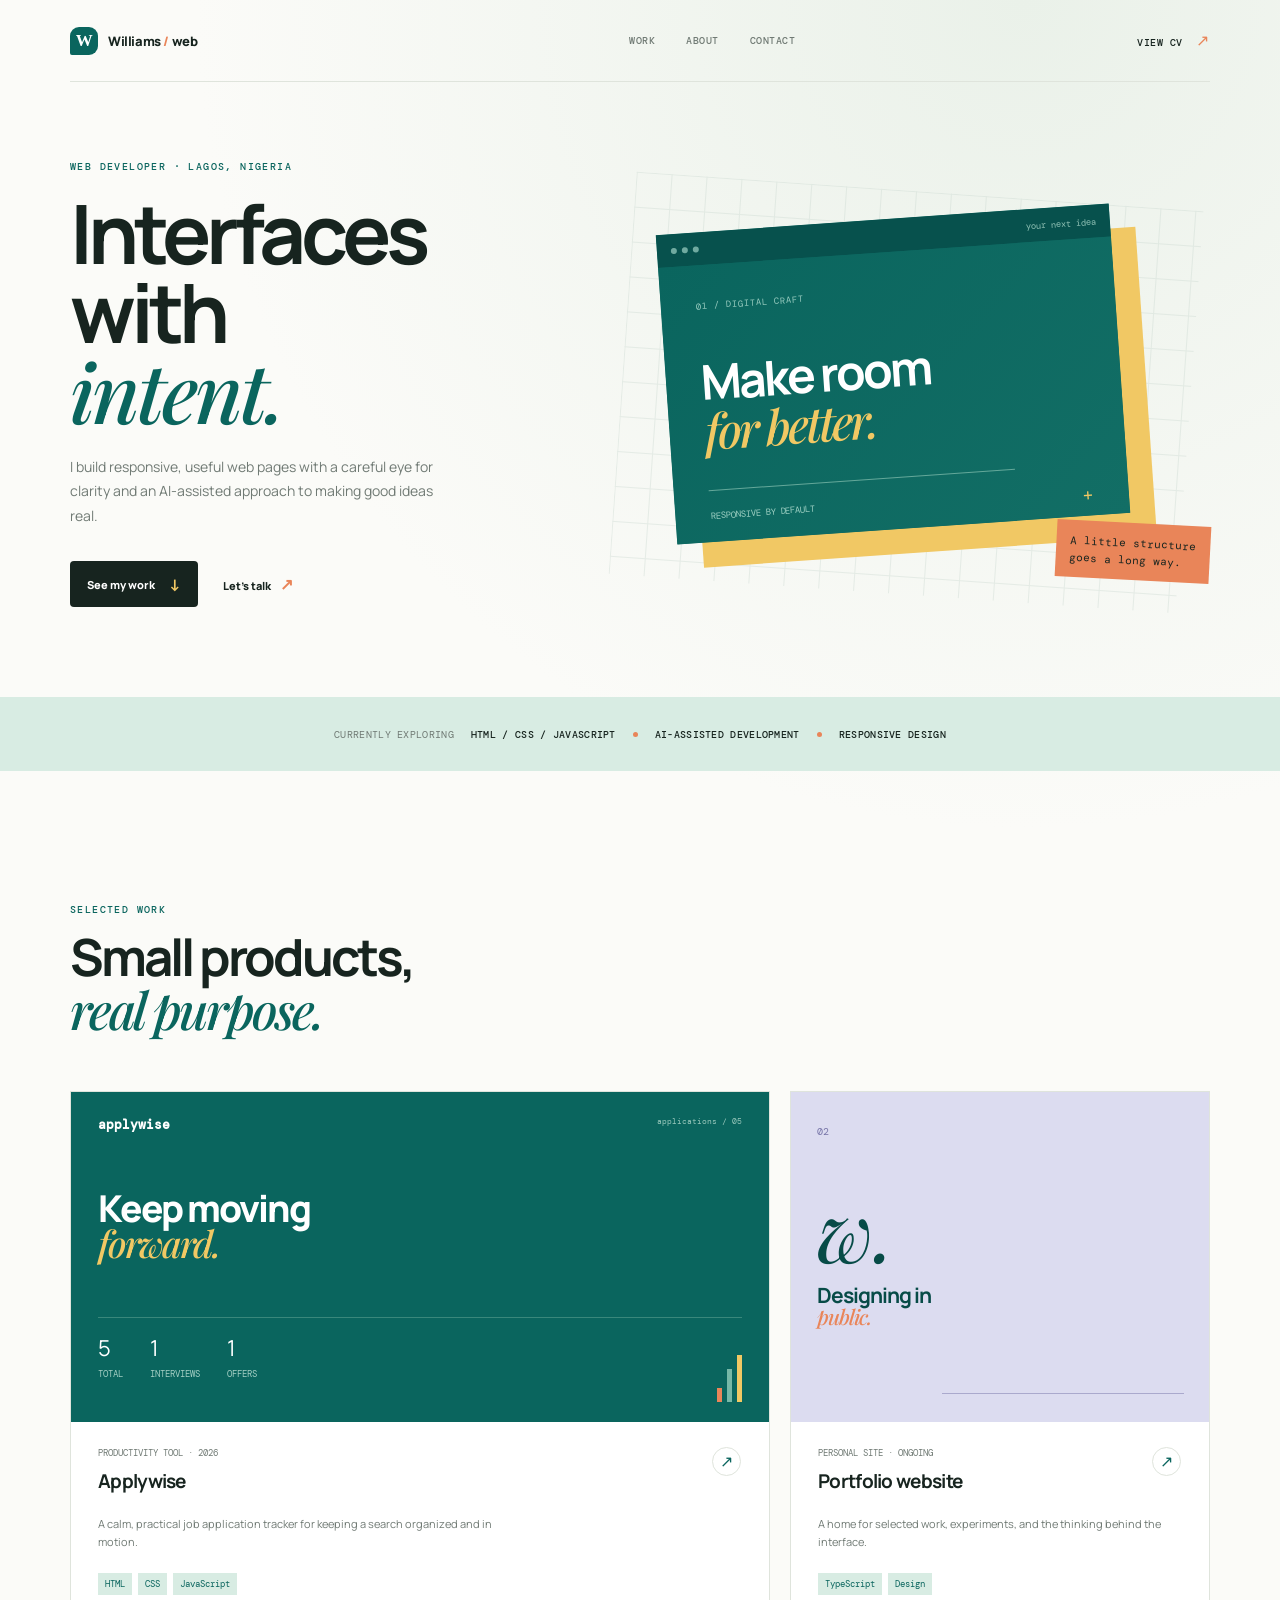
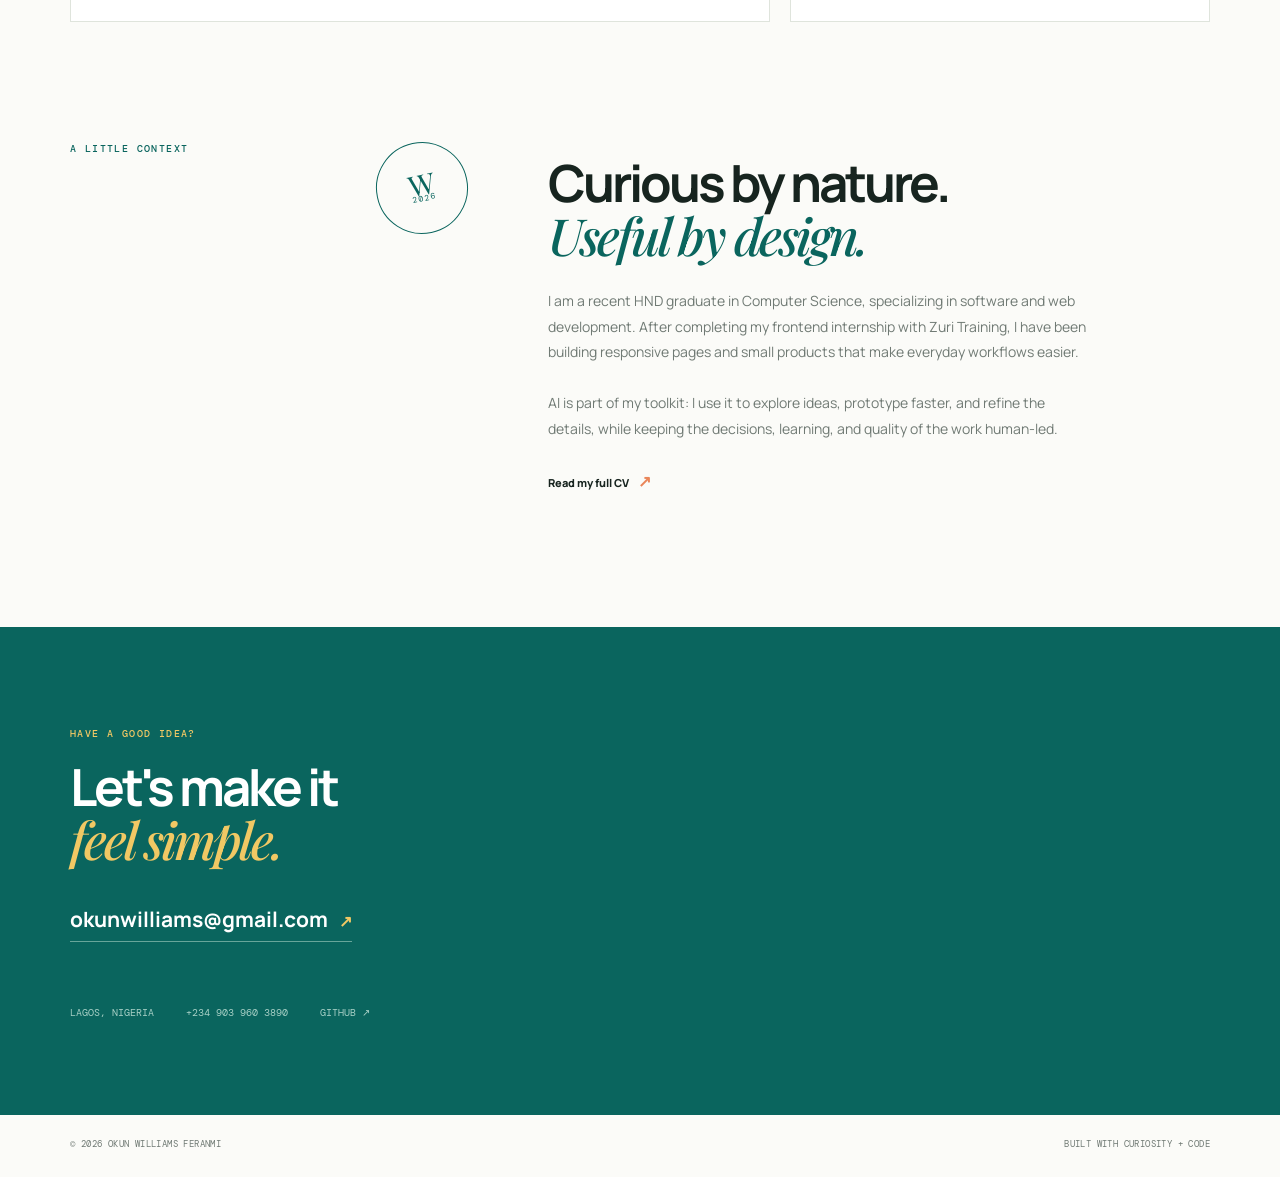
==== Okun-Williams-Portfolio/index.html @ 39e16864 "Create responsive portfolio and updated CV" ====
<!doctype html>
<html lang="en">
<head>
  <meta charset="UTF-8">
  <meta name="viewport" content="width=device-width, initial-scale=1.0">
  <meta name="description" content="Okun Williams Feranmi is a web developer building responsive pages with AI-assisted workflows.">
  <title>Williams Okun | Web Developer</title>
  <link rel="preconnect" href="https://fonts.googleapis.com">
  <link rel="preconnect" href="https://fonts.gstatic.com" crossorigin>
  <link href="https://fonts.googleapis.com/css2?family=DM+Mono:wght@400;500&family=Manrope:wght@400;500;600;700;800&family=Playfair+Display:ital,wght@0,500;1,500&display=swap" rel="stylesheet">
  <link rel="stylesheet" href="styles.css">
  <script src="script.js" defer></script>
</head>
<body>
  <div class="page-shell">
    <nav class="site-nav" aria-label="Main navigation">
      <a class="wordmark" href="#home"><span class="wordmark-mark">W</span><span>Williams <i>/</i> web</span></a>
      <div class="nav-links"><a href="#work">Work</a><a href="#about">About</a><a href="#contact">Contact</a></div>
      <a class="nav-cv" href="cv.html">View CV <span>↗</span></a>
    </nav>

    <main>
      <section class="hero" id="home">
        <div class="hero-copy reveal">
          <p class="kicker">Web developer · Lagos, Nigeria</p>
          <h1>Interfaces with<br><em>intent.</em></h1>
          <p class="hero-summary">I build responsive, useful web pages with a careful eye for clarity and an AI-assisted approach to making good ideas real.</p>
          <div class="hero-actions"><a class="button button-dark" href="#work">See my work <span>↓</span></a><a class="text-link" href="mailto:okunwilliams@gmail.com">Let's talk <span>↗</span></a></div>
        </div>
        <div class="hero-art reveal reveal-delay" aria-label="Abstract preview of a responsive interface">
          <div class="art-grid"></div>
          <div class="browser-card">
            <div class="browser-bar"><span></span><span></span><span></span><small>your next idea</small></div>
            <div class="browser-content"><p class="art-label">01 / digital craft</p><strong>Make room<br><i>for better.</i></strong><div class="art-line"></div><div class="art-footer"><span>responsive by default</span><b>+</b></div></div>
          </div>
          <div class="art-caption">A little structure<br>goes a long way.</div>
        </div>
      </section>

      <section class="signal-strip reveal"><span>Currently exploring</span><strong>HTML / CSS / JavaScript</strong><span class="signal-dot"></span><strong>AI-assisted development</strong><span class="signal-dot"></span><strong>Responsive design</strong></section>

      <section class="work-section section-wrap" id="work">
        <div class="section-intro reveal"><p class="kicker">Selected work</p><h2>Small products,<br><em>real purpose.</em></h2></div>
        <div class="project-grid">
          <article class="project-card project-feature reveal"><div class="project-visual applywise-visual"><div class="mini-top"><span>applywise</span><small>applications / 05</small></div><div class="mini-title">Keep moving<br><i>forward.</i></div><div class="mini-stats"><span><b>5</b> total</span><span><b>1</b> interviews</span><span><b>1</b> offers</span></div><div class="mini-table"><span></span><span></span><span></span></div></div><div class="project-info"><div><p class="project-type">Productivity tool · 2026</p><h3>Applywise</h3></div><a href="../Applywise/index.html" target="_blank" rel="noreferrer" aria-label="Open Applywise project">↗</a><p>A calm, practical job application tracker for keeping a search organized and in motion.</p><div class="tag-row"><span>HTML</span><span>CSS</span><span>JavaScript</span></div></div></article>
          <article class="project-card reveal reveal-delay"><div class="project-visual portfolio-visual"><span class="visual-number">02</span><div class="portfolio-mark">w.</div><p>Designing in<br><em>public.</em></p><div class="visual-rule"></div></div><div class="project-info"><div><p class="project-type">Personal site · Ongoing</p><h3>Portfolio website</h3></div><a href="https://real-williandro.vercel.app/" target="_blank" rel="noreferrer" aria-label="Open portfolio website">↗</a><p>A home for selected work, experiments, and the thinking behind the interface.</p><div class="tag-row"><span>TypeScript</span><span>Design</span></div></div></article>
        </div>
      </section>

      <section class="about-section section-wrap" id="about"><div class="about-label reveal"><p class="kicker">A little context</p><div class="about-seal">W<br><span>2026</span></div></div><div class="about-copy reveal"><h2>Curious by nature.<br><em>Useful by design.</em></h2><p>I am a recent HND graduate in Computer Science, specializing in software and web development. After completing my frontend internship with Zuri Training, I have been building responsive pages and small products that make everyday workflows easier.</p><p>AI is part of my toolkit: I use it to explore ideas, prototype faster, and refine the details, while keeping the decisions, learning, and quality of the work human-led.</p><a class="text-link" href="cv.html">Read my full CV <span>↗</span></a></div></section>

      <section class="contact-section" id="contact"><div class="section-wrap contact-inner reveal"><p class="kicker">Have a good idea?</p><h2>Let's make it<br><em>feel simple.</em></h2><a class="contact-email" href="mailto:okunwilliams@gmail.com">okunwilliams@gmail.com <span>↗</span></a><div class="contact-details"><span>Lagos, Nigeria</span><span>+234 903 960 3890</span><span><a href="https://github.com/RealWilliandro" target="_blank" rel="noreferrer">GitHub ↗</a></span></div></div></section>
    </main>
    <footer class="site-footer section-wrap"><span>© 2026 Okun Williams Feranmi</span><span>Built with curiosity + code</span></footer>
  </div>
</body>
</html>
---- Okun-Williams-Portfolio/styles.css ----
:root { --ink: #17241f; --muted: #707a74; --cream: #f4f3ed; --paper: #fbfbf8; --line: #dfe4dc; --teal: #0a655e; --teal-dark: #074b47; --mint: #d8ece3; --orange: #e98559; --yellow: #f1c864; --lavender: #dcdcf0; }
* { box-sizing: border-box; } html { scroll-behavior: smooth; } body { margin: 0; color: var(--ink); background: var(--paper); font-family: "Manrope", sans-serif; } a { color: inherit; } .page-shell { overflow: hidden; background: radial-gradient(circle at 80% 0, #eaf1e9 0, transparent 28%), var(--paper); }.section-wrap, .site-nav { width: min(1140px, calc(100% - 96px)); margin: auto; }.site-nav { height: 82px; display: flex; align-items: center; justify-content: space-between; border-bottom: 1px solid var(--line); }.wordmark { display: flex; align-items: center; gap: 10px; text-decoration: none; font-size: 13px; font-weight: 800; letter-spacing: -.4px; }.wordmark-mark { display: grid; width: 28px; height: 28px; place-items: center; color: white; background: var(--teal); border-radius: 9px 9px 9px 2px; font-family: Georgia, serif; font-size: 17px; }.wordmark i { color: var(--orange); font-style: normal; }.nav-links { display: flex; gap: 31px; margin-left: 90px; }.nav-links a, .nav-cv { color: var(--muted); text-decoration: none; font: 500 10px "DM Mono", monospace; text-transform: uppercase; letter-spacing: .5px; }.nav-links a:hover, .nav-cv:hover { color: var(--teal); }.nav-cv { color: var(--ink); }.nav-cv span, .text-link span, .contact-email span { color: var(--orange); font-size: 16px; margin-left: 7px; }.hero { width: min(1140px, calc(100% - 96px)); min-height: 600px; margin: auto; display: grid; grid-template-columns: .9fr 1.1fr; align-items: center; gap: 40px; padding: 78px 0 90px; }.kicker { margin: 0; color: var(--teal); font: 500 10px "DM Mono", monospace; letter-spacing: 1.4px; text-transform: uppercase; }.hero h1 { margin: 21px 0 22px; font-size: clamp(52px, 6.4vw, 82px); line-height: .96; letter-spacing: -5px; }.hero h1 em, h2 em { color: var(--teal); font-family: "Playfair Display", Georgia, serif; font-weight: 500; letter-spacing: -3px; }.hero-summary { max-width: 370px; margin: 0; color: var(--muted); font-size: 14px; line-height: 1.75; }.hero-actions { display: flex; align-items: center; gap: 25px; margin-top: 33px; }.button { display: inline-flex; align-items: center; gap: 14px; min-height: 46px; padding: 0 17px; border-radius: 4px; text-decoration: none; font-size: 11px; font-weight: 800; }.button-dark { color: white; background: var(--ink); }.button-dark:hover { background: var(--teal); }.button span { color: var(--yellow); font-size: 16px; }.text-link { color: var(--ink); font-size: 11px; font-weight: 800; text-decoration: none; }.text-link:hover { color: var(--teal); }.hero-art { position: relative; min-height: 420px; }.art-grid { position: absolute; inset: 17px 20px 0 17px; opacity: .4; background-image: linear-gradient(#cbd9d1 1px, transparent 1px), linear-gradient(90deg, #cbd9d1 1px, transparent 1px); background-size: 35px 35px; transform: rotate(4deg); }.browser-card { position: absolute; top: 45px; left: 10%; width: 75%; height: 310px; overflow: hidden; background: var(--teal); box-shadow: 25px 25px 0 var(--yellow); transform: rotate(-4deg); }.browser-bar { height: 33px; display: flex; align-items: center; gap: 5px; padding: 0 14px; background: #07514d; }.browser-bar > span { width: 6px; height: 6px; background: #70aaa0; border-radius: 50%; }.browser-bar small { margin-left: auto; color: #8fc0b4; font: 9px "DM Mono", monospace; }.browser-content { height: calc(100% - 33px); padding: 35px; color: white; background: linear-gradient(135deg, #0a655e, #126e65); }.art-label { margin: 0 0 46px; color: #96cabe; font: 9px "DM Mono", monospace; letter-spacing: 1px; text-transform: uppercase; }.browser-content strong { display: block; font-size: clamp(27px, 4vw, 48px); line-height: 1; letter-spacing: -3px; }.browser-content strong i { color: var(--yellow); font-family: "Playfair Display", Georgia, serif; font-weight: 500; }.art-line { width: 80%; height: 1px; margin-top: 34px; background: #64a89a; }.art-footer { display: flex; justify-content: space-between; margin-top: 19px; color: #9ed0c3; font: 9px "DM Mono", monospace; text-transform: uppercase; }.art-footer b { color: var(--yellow); font-size: 18px; font-weight: 400; }.art-caption { position: absolute; right: 0; bottom: 14px; padding: 12px 14px; color: var(--ink); background: var(--orange); font: 11px "DM Mono", monospace; line-height: 1.5; transform: rotate(3deg); }.signal-strip { display: flex; align-items: center; justify-content: center; flex-wrap: wrap; gap: 17px; min-height: 74px; padding: 15px 20px; color: var(--muted); background: var(--mint); font: 10px "DM Mono", monospace; text-transform: uppercase; letter-spacing: .3px; }.signal-strip strong { color: var(--ink); font-weight: 500; }.signal-dot { width: 5px; height: 5px; background: var(--orange); border-radius: 50%; }.work-section { padding: 132px 0 120px; }.section-intro h2, .about-copy h2, .contact-inner h2 { margin: 14px 0 0; font-size: clamp(34px, 4vw, 52px); line-height: 1.03; letter-spacing: -3px; }.project-grid { display: grid; grid-template-columns: 1.25fr .75fr; gap: 20px; margin-top: 54px; }.project-card { border: 1px solid var(--line); background: white; }.project-visual { position: relative; height: 330px; overflow: hidden; }.applywise-visual { padding: 24px 27px; color: white; background: var(--teal); }.mini-top { display: flex; justify-content: space-between; color: #9bc9bd; font: 10px "DM Mono", monospace; }.mini-top span { color: white; font-size: 13px; font-weight: 800; }.mini-title { margin-top: 58px; font-size: 37px; font-weight: 800; line-height: .94; letter-spacing: -2px; }.mini-title i { color: var(--yellow); font-family: "Playfair Display", Georgia, serif; font-weight: 500; }.mini-stats { display: flex; gap: 27px; margin-top: 56px; padding-top: 15px; border-top: 1px solid #39877b; color: #a4cfc4; font: 9px "DM Mono", monospace; text-transform: uppercase; }.mini-stats b { display: block; margin-bottom: 5px; color: white; font: 22px "Manrope", sans-serif; }.mini-table { position: absolute; right: 27px; bottom: 20px; display: flex; align-items: end; gap: 5px; height: 47px; }.mini-table span { width: 5px; height: 30%; background: var(--orange); }.mini-table span:nth-child(2) { height: 70%; background: #77b8a7; }.mini-table span:nth-child(3) { height: 100%; background: var(--yellow); }.portfolio-visual { padding: 26px; background: var(--lavender); }.visual-number { color: #7775a8; font: 10px "DM Mono", monospace; }.portfolio-mark { margin-top: 47px; color: var(--teal-dark); font: italic 83px "Playfair Display", Georgia, serif; line-height: 1; }.portfolio-visual p { margin: 15px 0 0; color: var(--teal-dark); font-size: 21px; font-weight: 700; line-height: 1; letter-spacing: -1px; }.portfolio-visual p em { color: var(--orange); font-family: "Playfair Display", Georgia, serif; font-weight: 500; }.visual-rule { position: absolute; right: 25px; bottom: 28px; width: 58%; height: 1px; background: #aaa9cd; }.project-info { position: relative; display: grid; grid-template-columns: 1fr 30px; gap: 8px; padding: 25px 27px 26px; }.project-type { margin: 0 0 9px; color: var(--muted); font: 9px "DM Mono", monospace; text-transform: uppercase; }.project-info h3 { margin: 0; font-size: 19px; letter-spacing: -.7px; }.project-info > a { display: grid; width: 29px; height: 29px; place-items: center; color: var(--teal); border: 1px solid var(--line); border-radius: 50%; text-decoration: none; }.project-info > p:not(.project-type) { grid-column: 1 / -1; max-width: 420px; margin: 13px 0 0; color: var(--muted); font-size: 11px; line-height: 1.65; }.tag-row { display: flex; gap: 6px; grid-column: 1 / -1; margin-top: 14px; }.tag-row span { padding: 5px 7px; color: var(--teal); background: var(--mint); font: 9px "DM Mono", monospace; }.about-section { display: grid; grid-template-columns: .75fr 1.25fr; gap: 80px; padding: 0 0 135px; }.about-label { display: flex; justify-content: space-between; align-items: start; }.about-seal { width: 92px; height: 92px; display: grid; place-content: center; color: var(--teal); border: 1px solid var(--teal); border-radius: 50%; font: 29px "Playfair Display", Georgia, serif; line-height: .72; text-align: center; transform: rotate(-12deg); }.about-seal span { font: 8px "DM Mono", monospace; letter-spacing: 1px; }.about-copy { max-width: 610px; }.about-copy p { max-width: 540px; margin: 25px 0 0; color: var(--muted); font-size: 14px; line-height: 1.85; }.about-copy .text-link { display: inline-block; margin-top: 28px; }.contact-section { padding: 100px 0 96px; color: white; background: var(--teal); }.contact-inner { position: relative; }.contact-inner .kicker { color: var(--yellow); }.contact-inner h2 { margin-top: 20px; }.contact-inner h2 em { color: var(--yellow); }.contact-email { display: inline-block; margin-top: 38px; color: white; font-size: 21px; font-weight: 700; text-decoration: none; border-bottom: 1px solid #68a59a; padding-bottom: 8px; }.contact-email span { color: var(--yellow); }.contact-details { display: flex; gap: 32px; margin-top: 64px; color: #a8d0c6; font: 10px "DM Mono", monospace; text-transform: uppercase; }.contact-details a { color: #a8d0c6; text-decoration: none; }.site-footer { display: flex; justify-content: space-between; padding-top: 23px; padding-bottom: 27px; color: var(--muted); font: 9px "DM Mono", monospace; text-transform: uppercase; letter-spacing: .4px; }.reveal { opacity: 0; transform: translateY(17px); transition: opacity .65s ease, transform .65s ease; }.reveal.visible { opacity: 1; transform: translateY(0); }.reveal-delay { transition-delay: .15s; }
@media (max-width: 760px) { .section-wrap, .site-nav, .hero { width: min(100% - 36px, 600px); }.site-nav { height: 70px; }.nav-links { gap: 14px; margin-left: 0; }.nav-cv { display: none; }.hero { display: block; padding: 65px 0 75px; }.hero h1 { font-size: 59px; }.hero-art { min-height: 350px; margin-top: 52px; }.browser-card { left: 4%; width: 84%; height: 265px; }.browser-content { padding: 26px; }.art-label { margin-bottom: 38px; }.browser-content strong { font-size: 38px; }.signal-strip { justify-content: flex-start; gap: 11px; padding-left: 18px; }.signal-dot { display: none; }.work-section { padding: 90px 0 85px; }.project-grid { grid-template-columns: 1fr; margin-top: 35px; }.project-visual { height: 280px; }.about-section { display: block; padding-bottom: 95px; }.about-label { margin-bottom: 39px; }.about-copy p { font-size: 13px; }.contact-section { padding: 76px 0 70px; }.contact-details { flex-wrap: wrap; gap: 14px 23px; margin-top: 45px; }.site-footer span:last-child { display: none; } }
@media (prefers-reduced-motion: reduce) { html { scroll-behavior: auto; }.reveal { opacity: 1; transform: none; transition: none; } }
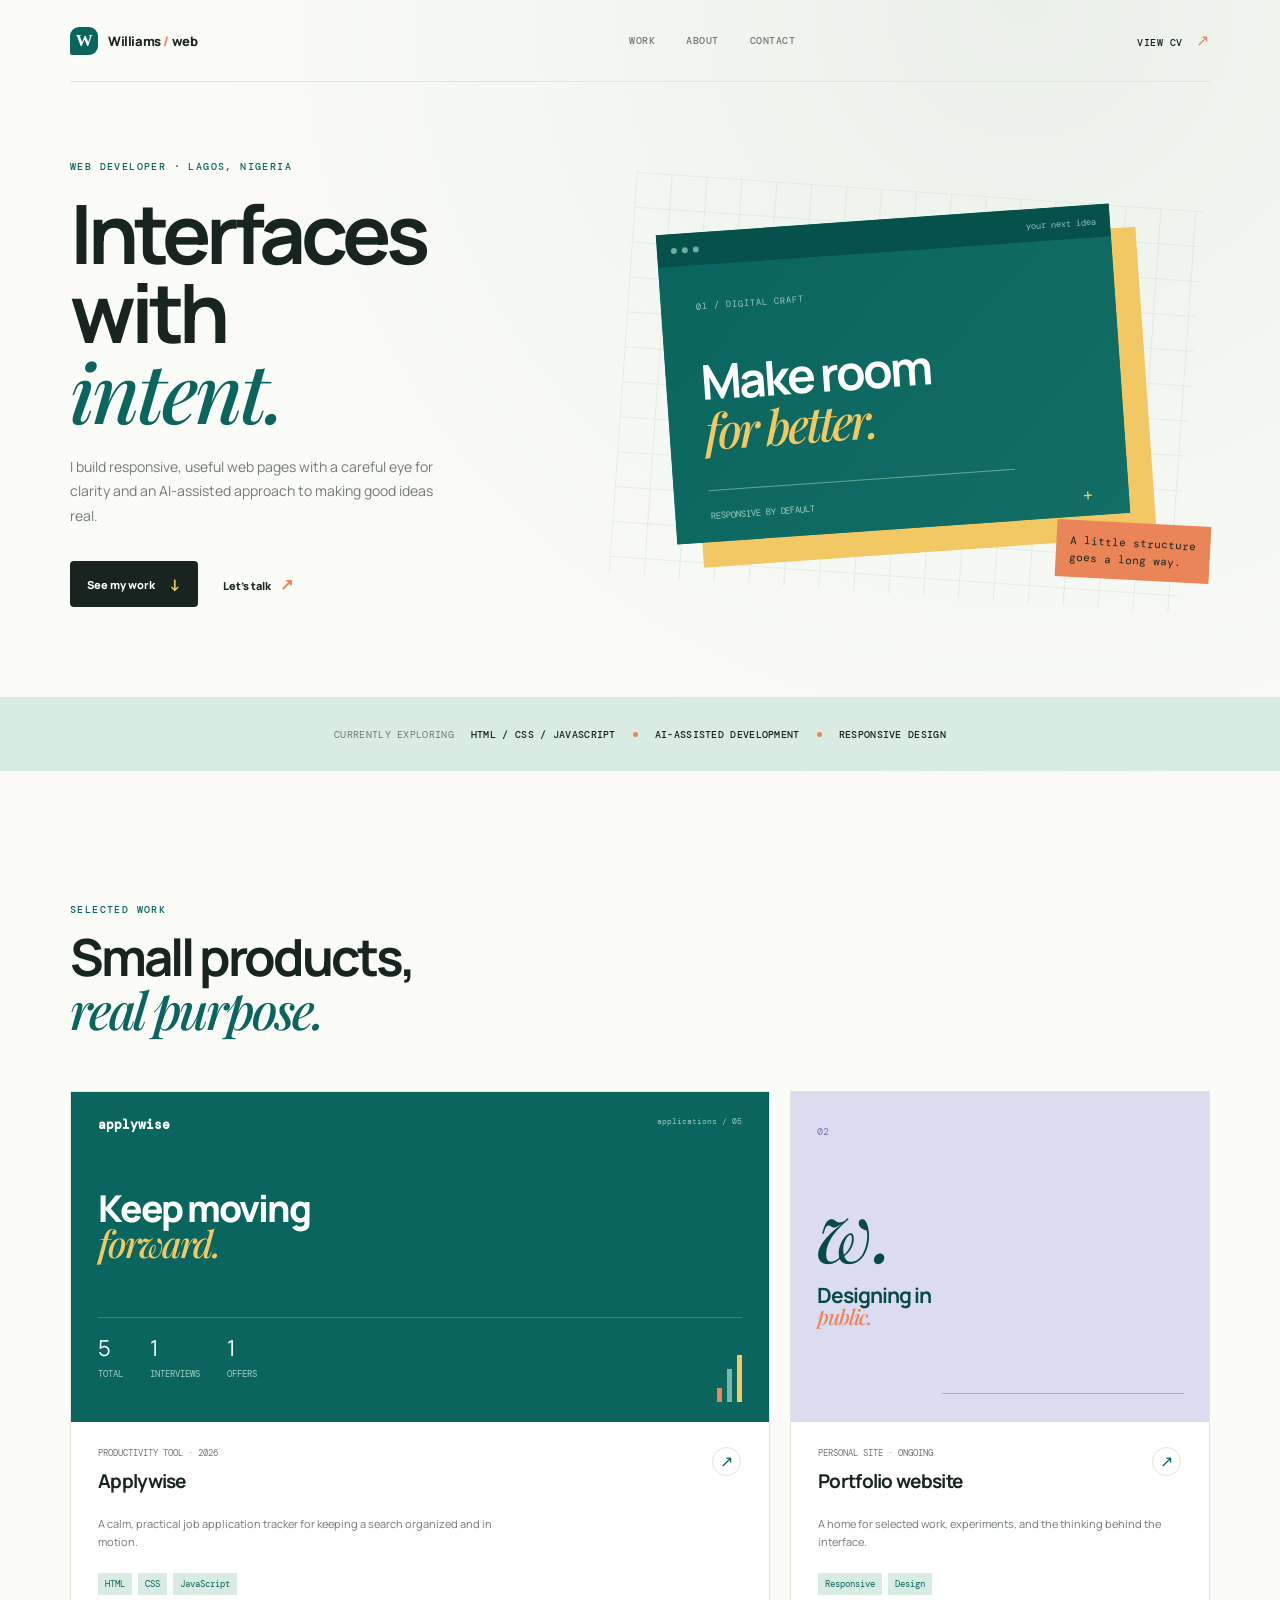
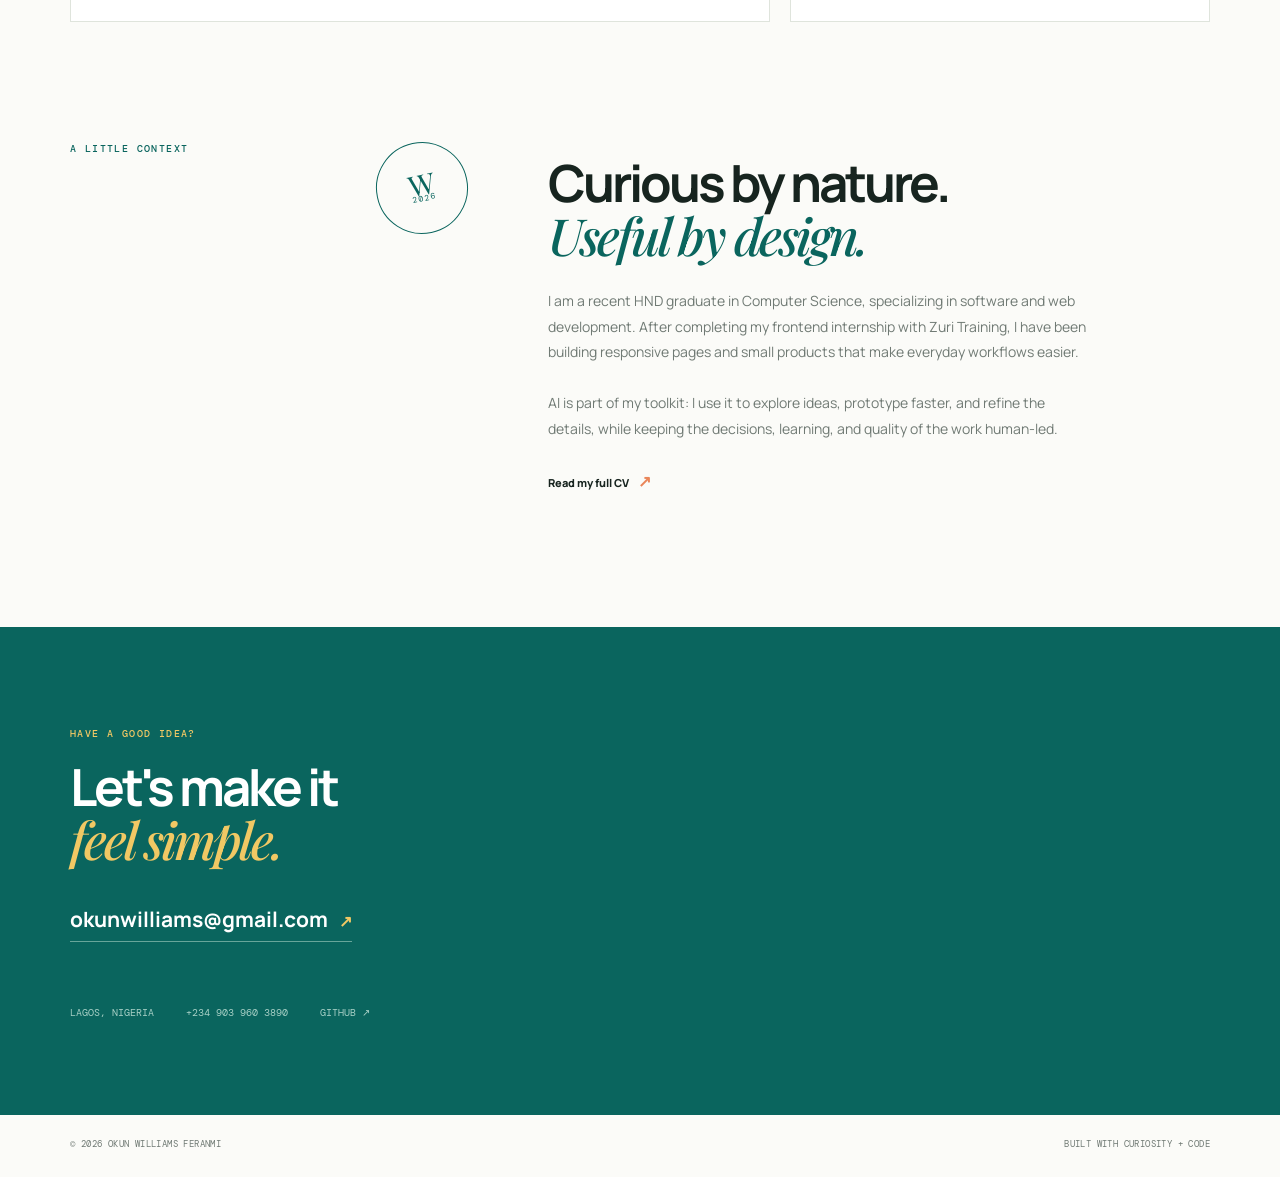
==== commit f022742e: "Align portfolio skills with CV" ====
--- a/Okun-Williams-Portfolio/index.html
+++ b/Okun-Williams-Portfolio/index.html
@@ -43,7 +43,7 @@
         <div class="section-intro reveal"><p class="kicker">Selected work</p><h2>Small products,<br><em>real purpose.</em></h2></div>
         <div class="project-grid">
           <article class="project-card project-feature reveal"><div class="project-visual applywise-visual"><div class="mini-top"><span>applywise</span><small>applications / 05</small></div><div class="mini-title">Keep moving<br><i>forward.</i></div><div class="mini-stats"><span><b>5</b> total</span><span><b>1</b> interviews</span><span><b>1</b> offers</span></div><div class="mini-table"><span></span><span></span><span></span></div></div><div class="project-info"><div><p class="project-type">Productivity tool · 2026</p><h3>Applywise</h3></div><a href="../Applywise/index.html" target="_blank" rel="noreferrer" aria-label="Open Applywise project">↗</a><p>A calm, practical job application tracker for keeping a search organized and in motion.</p><div class="tag-row"><span>HTML</span><span>CSS</span><span>JavaScript</span></div></div></article>
-          <article class="project-card reveal reveal-delay"><div class="project-visual portfolio-visual"><span class="visual-number">02</span><div class="portfolio-mark">w.</div><p>Designing in<br><em>public.</em></p><div class="visual-rule"></div></div><div class="project-info"><div><p class="project-type">Personal site · Ongoing</p><h3>Portfolio website</h3></div><a href="https://real-williandro.vercel.app/" target="_blank" rel="noreferrer" aria-label="Open portfolio website">↗</a><p>A home for selected work, experiments, and the thinking behind the interface.</p><div class="tag-row"><span>TypeScript</span><span>Design</span></div></div></article>
+          <article class="project-card reveal reveal-delay"><div class="project-visual portfolio-visual"><span class="visual-number">02</span><div class="portfolio-mark">w.</div><p>Designing in<br><em>public.</em></p><div class="visual-rule"></div></div><div class="project-info"><div><p class="project-type">Personal site · Ongoing</p><h3>Portfolio website</h3></div><a href="https://real-williandro.vercel.app/" target="_blank" rel="noreferrer" aria-label="Open portfolio website">↗</a><p>A home for selected work, experiments, and the thinking behind the interface.</p><div class="tag-row"><span>Responsive</span><span>Design</span></div></div></article>
         </div>
       </section>
 
